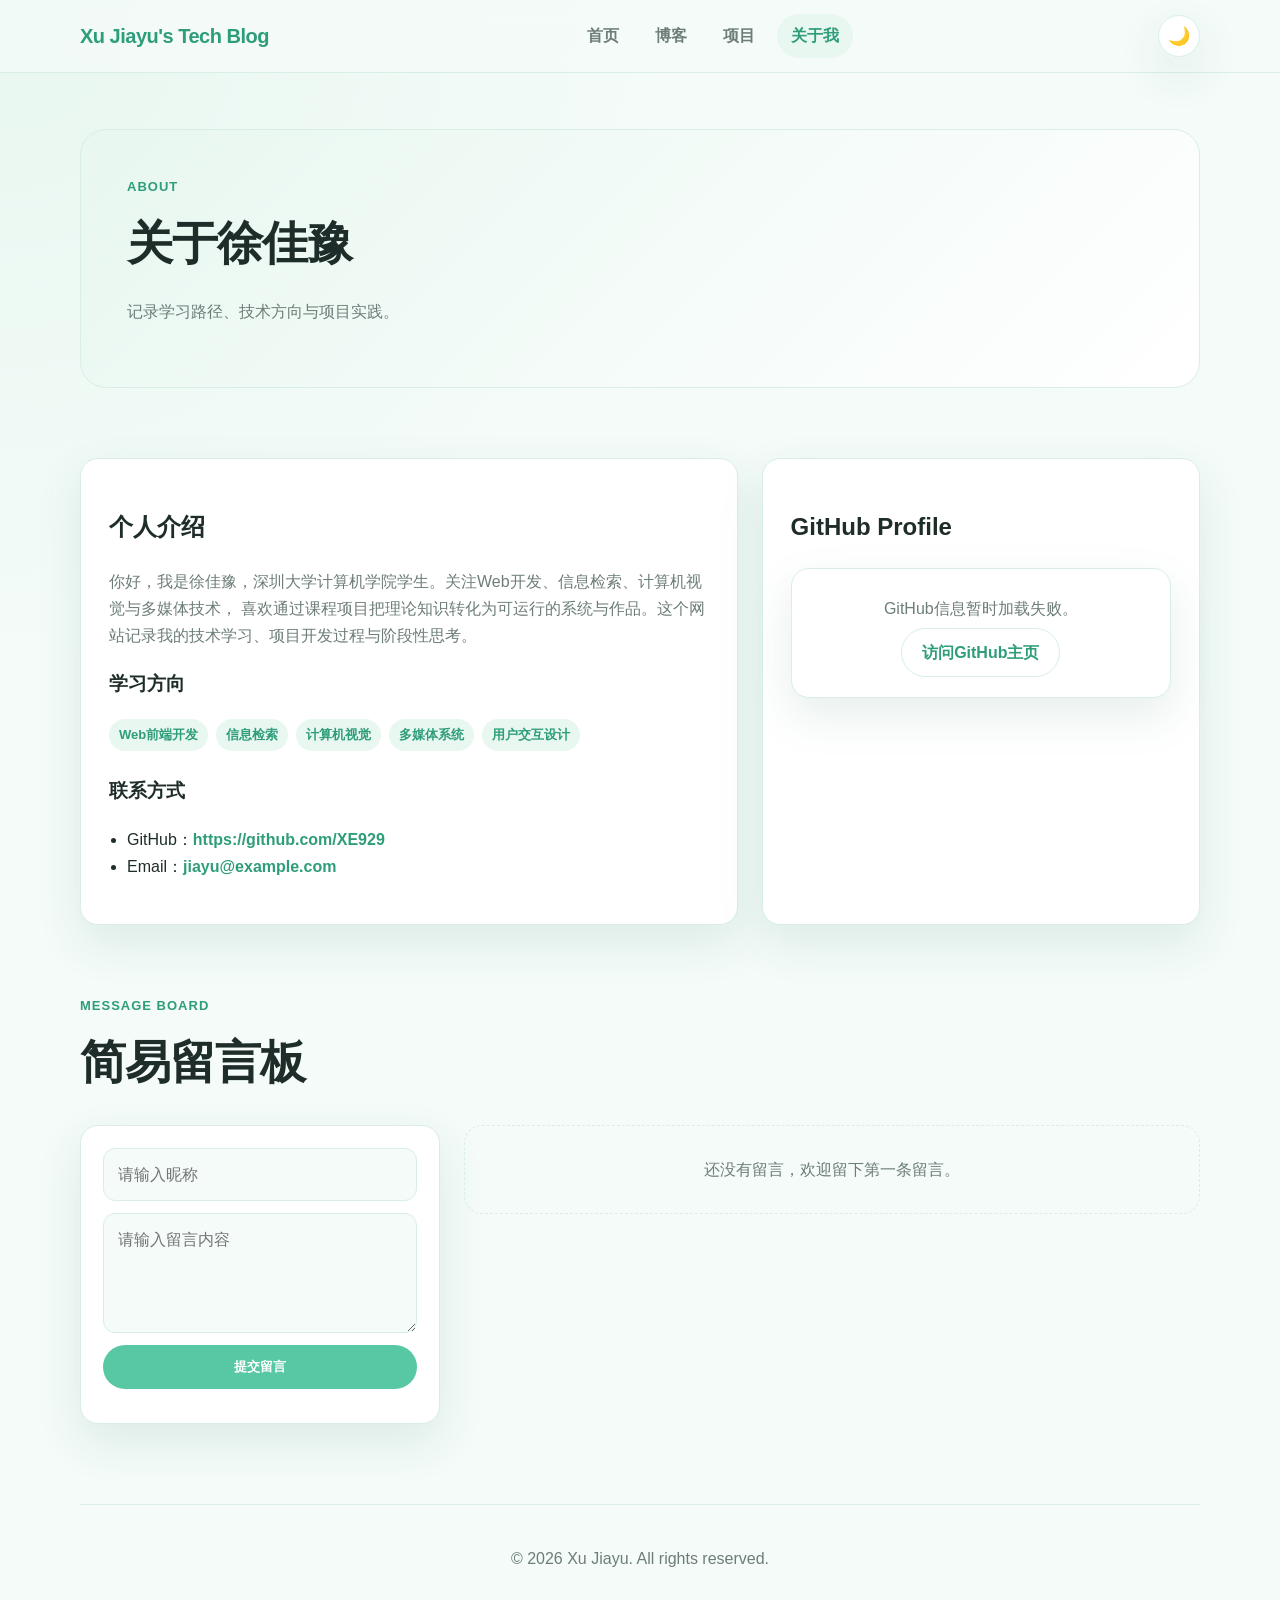
==== about.html @ 68878c24 "initial personal tech blog" ====
<!DOCTYPE html>
<html lang="zh-CN">
<head>
  <meta charset="UTF-8" />
  <meta name="viewport" content="width=device-width, initial-scale=1.0" />
  <title>关于我 - Xu Jiayu's Tech Blog</title>
  <link rel="stylesheet" href="css/style.css" />
</head>
<body>
  <header class="site-header">
    <nav class="navbar">
      <a href="index.html" class="logo">Xu Jiayu's Tech Blog</a>

      <ul class="nav-links">
        <li><a href="index.html" class="nav-link">首页</a></li>
        <li><a href="blog.html" class="nav-link">博客</a></li>
        <li><a href="projects.html" class="nav-link">项目</a></li>
        <li><a href="about.html" class="nav-link">关于我</a></li>
      </ul>

      <button id="themeToggle" class="theme-btn" type="button">🌙</button>
    </nav>
  </header>

  <main>
    <section class="page-hero">
      <p class="eyebrow">About</p>
      <h1>关于徐佳豫</h1>
      <p>记录学习路径、技术方向与项目实践。</p>
    </section>

    <section class="section about-grid">
      <div class="about-card">
        <h2>个人介绍</h2>
        <p>
          你好，我是徐佳豫，深圳大学计算机学院学生。关注Web开发、信息检索、计算机视觉与多媒体技术，
          喜欢通过课程项目把理论知识转化为可运行的系统与作品。这个网站记录我的技术学习、项目开发过程与阶段性思考。
        </p>

        <h3>学习方向</h3>
        <div class="tag-row large">
          <span>Web前端开发</span>
          <span>信息检索</span>
          <span>计算机视觉</span>
          <span>多媒体系统</span>
          <span>用户交互设计</span>
        </div>

        <h3>联系方式</h3>
        <ul class="contact-list">
          <li>GitHub：<a href="https://github.com/XE929" target="_blank">https://github.com/XE929</a></li>
          <li>Email：<a href="mailto:jiayu@example.com">jiayu@example.com</a></li>
        </ul>
      </div>

      <div class="about-card">
        <h2>GitHub Profile</h2>
        <div id="githubProfile" class="github-card">
          <p>正在加载GitHub信息...</p>
        </div>
      </div>
    </section>

    <section class="section">
      <div class="section-title">
        <p class="eyebrow">Message Board</p>
        <h2>简易留言板</h2>
      </div>

      <div class="message-board">
        <div class="message-form">
          <input id="nicknameInput" class="input" type="text" placeholder="请输入昵称" />
          <textarea id="messageInput" class="input textarea" placeholder="请输入留言内容"></textarea>
          <button id="submitMessage" class="btn primary-btn" type="button">提交留言</button>
          <p id="messageTip" class="form-tip"></p>
        </div>

        <div id="messageList" class="message-list"></div>
      </div>
    </section>
  </main>

  <footer class="footer">
    <p>© 2026 Xu Jiayu. All rights reserved.</p>
  </footer>

  <script src="js/data.js"></script>
  <script src="js/main.js"></script>
  <script src="js/message.js"></script>
</body>
</html>
---- css/style.css ----
:root {
  --bg-color: #f4fbf8;
  --bg-soft: #e8f7f0;
  --card-color: #ffffff;
  --text-color: #1f2d2a;
  --muted-color: #6d7d78;
  --primary-color: #58c7a3;
  --primary-dark: #2e9d7a;
  --accent-color: #9de8cf;
  --border-color: #d8eee6;
  --shadow: 0 18px 45px rgba(50, 125, 102, 0.12);
  --radius-lg: 26px;
  --radius-md: 18px;
  --radius-sm: 12px;
}

html.dark,
body.dark {
  --bg-color: #101816;
  --bg-soft: #17241f;
  --card-color: #182722;
  --text-color: #edf8f4;
  --muted-color: #adc2ba;
  --primary-color: #72e0bd;
  --primary-dark: #4fc49d;
  --accent-color: #244f42;
  --border-color: #28453b;
  --shadow: 0 18px 45px rgba(0, 0, 0, 0.35);
}

* {
  box-sizing: border-box;
}

html {
  scroll-behavior: smooth;
}

body {
  margin: 0;
  font-family: "Microsoft YaHei", "PingFang SC", Arial, sans-serif;
  background:
    radial-gradient(circle at top left, var(--bg-soft), transparent 32%),
    var(--bg-color);
  color: var(--text-color);
  line-height: 1.7;
  transition: background 0.3s ease, color 0.3s ease;
}

a {
  color: inherit;
  text-decoration: none;
}

img {
  max-width: 100%;
  display: block;
}

.site-header {
  position: sticky;
  top: 0;
  z-index: 20;
  background: rgba(244, 251, 248, 0.82);
  backdrop-filter: blur(16px);
  border-bottom: 1px solid var(--border-color);
}
html.dark .site-header,
body.dark .site-header {
  background: rgba(16, 24, 22, 0.82);
}

.navbar {
  width: min(1120px, calc(100% - 32px));
  margin: 0 auto;
  height: 72px;
  display: flex;
  align-items: center;
  justify-content: space-between;
}

.logo {
  font-weight: 800;
  font-size: 20px;
  letter-spacing: -0.5px;
  color: var(--primary-dark);
}

.nav-links {
  display: flex;
  gap: 8px;
  list-style: none;
  padding: 0;
  margin: 0;
}

.nav-link {
  display: inline-flex;
  padding: 8px 14px;
  border-radius: 999px;
  color: var(--muted-color);
  font-weight: 600;
  transition: 0.2s ease;
}

.nav-link:hover,
.nav-link.active {
  background: var(--bg-soft);
  color: var(--primary-dark);
}

.theme-btn {
  width: 42px;
  height: 42px;
  border: 1px solid var(--border-color);
  border-radius: 50%;
  background: var(--card-color);
  cursor: pointer;
  font-size: 18px;
  box-shadow: var(--shadow);
}

.hero {
  width: min(1120px, calc(100% - 32px));
  margin: 70px auto 40px;
  display: grid;
  grid-template-columns: 1.35fr 0.65fr;
  gap: 36px;
  align-items: center;
}

.hero-text h1 {
  margin: 10px 0 6px;
  font-size: clamp(40px, 6vw, 72px);
  line-height: 1.05;
  letter-spacing: -2px;
}

.typewriter {
  min-height: 42px;
  margin: 0 0 22px;
  color: var(--primary-dark);
  font-size: clamp(22px, 3vw, 34px);
}

.hero-desc {
  max-width: 720px;
  color: var(--muted-color);
  font-size: 17px;
}

.eyebrow {
  margin: 0;
  color: var(--primary-dark);
  font-weight: 800;
  letter-spacing: 1px;
  text-transform: uppercase;
  font-size: 13px;
}

.hero-actions {
  margin-top: 28px;
  display: flex;
  gap: 14px;
  flex-wrap: wrap;
}

.btn {
  display: inline-flex;
  align-items: center;
  justify-content: center;
  min-height: 44px;
  padding: 10px 20px;
  border-radius: 999px;
  border: 1px solid transparent;
  font-weight: 700;
  cursor: pointer;
  transition: 0.22s ease;
}

.primary-btn {
  background: var(--primary-color);
  color: #ffffff;
}

.primary-btn:hover {
  transform: translateY(-2px);
  background: var(--primary-dark);
  box-shadow: var(--shadow);
}

.secondary-btn {
  background: var(--card-color);
  color: var(--primary-dark);
  border-color: var(--border-color);
}

.secondary-btn:hover {
  transform: translateY(-2px);
  box-shadow: var(--shadow);
}

.hero-card {
  background: linear-gradient(180deg, var(--card-color), var(--bg-soft));
  border: 1px solid var(--border-color);
  border-radius: var(--radius-lg);
  padding: 28px;
  box-shadow: var(--shadow);
  text-align: center;
}

.avatar-wrap {
  width: 150px;
  height: 150px;
  margin: 0 auto 20px;
  border-radius: 50%;
  padding: 6px;
  background: linear-gradient(135deg, var(--primary-color), #ffffff);
  overflow: hidden;
}

.avatar-wrap img {
  width: 100%;
  height: 100%;
  object-fit: cover;
  border-radius: 50%;
}

.avatar-placeholder::after {
  content: "XJ";
  display: grid;
  place-items: center;
  width: 100%;
  height: 100%;
  border-radius: 50%;
  background: var(--primary-color);
  color: #ffffff;
  font-size: 42px;
  font-weight: 800;
}

.hero-card h3 {
  margin-bottom: 4px;
}

.hero-card p {
  margin-top: 0;
  color: var(--muted-color);
}

.tag-row {
  display: flex;
  flex-wrap: wrap;
  gap: 8px;
  justify-content: center;
}

.tag-row span,
.tag {
  padding: 5px 10px;
  border-radius: 999px;
  background: var(--bg-soft);
  color: var(--primary-dark);
  font-size: 13px;
  font-weight: 700;
}

.tag-row.large {
  justify-content: flex-start;
  margin-bottom: 24px;
}

.section {
  width: min(1120px, calc(100% - 32px));
  margin: 70px auto;
}

.section-title {
  margin-bottom: 24px;
}

.section-title h2,
.page-hero h1 {
  margin: 6px 0 0;
  font-size: clamp(30px, 4vw, 46px);
  letter-spacing: -1px;
}

.card-grid,
.project-grid {
  display: grid;
  grid-template-columns: repeat(auto-fit, minmax(260px, 1fr));
  gap: 22px;
}

.post-card,
.project-card,
.feature-card,
.about-card,
.panel,
.message-form,
.message-card,
.github-card {
  background: var(--card-color);
  border: 1px solid var(--border-color);
  border-radius: var(--radius-md);
  box-shadow: var(--shadow);
}

.post-card {
  padding: 22px;
  transition: 0.22s ease;
}

.post-card:hover,
.project-card:hover {
  transform: translateY(-6px);
}

.post-meta {
  color: var(--muted-color);
  font-size: 14px;
}

.post-card h3 {
  margin: 8px 0;
}

.post-card p {
  color: var(--muted-color);
}

.feature-section {
  display: grid;
  grid-template-columns: 1fr 1fr;
  gap: 22px;
}

.feature-card {
  padding: 28px;
}

.page-hero {
  width: min(1120px, calc(100% - 32px));
  margin: 56px auto 20px;
  padding: 46px;
  border-radius: var(--radius-lg);
  background: linear-gradient(135deg, var(--bg-soft), var(--card-color));
  border: 1px solid var(--border-color);
}

.page-hero p:last-child {
  color: var(--muted-color);
}

.blog-layout {
  display: grid;
  grid-template-columns: 300px 1fr;
  gap: 26px;
  align-items: start;
}

.blog-sidebar {
  position: sticky;
  top: 92px;
  display: grid;
  gap: 18px;
}

.panel {
  padding: 20px;
}

.panel h3 {
  margin-top: 0;
}

.input {
  width: 100%;
  padding: 12px 14px;
  border: 1px solid var(--border-color);
  border-radius: var(--radius-sm);
  background: var(--bg-color);
  color: var(--text-color);
  outline: none;
  font: inherit;
}

.input:focus {
  border-color: var(--primary-color);
}

.textarea {
  min-height: 120px;
  resize: vertical;
}

.filter-list {
  display: flex;
  flex-wrap: wrap;
  gap: 8px;
}

.filter-btn {
  border: 1px solid var(--border-color);
  background: var(--bg-soft);
  color: var(--primary-dark);
  border-radius: 999px;
  padding: 7px 12px;
  cursor: pointer;
  font-weight: 700;
}

.filter-btn.active {
  background: var(--primary-color);
  color: #ffffff;
}

.result-count {
  margin-bottom: 16px;
  color: var(--muted-color);
  font-weight: 700;
}

.post-list {
  display: grid;
  gap: 18px;
}

.article-container {
  width: min(820px, calc(100% - 32px));
  margin: 58px auto 80px;
  background: var(--card-color);
  border: 1px solid var(--border-color);
  border-radius: var(--radius-lg);
  padding: clamp(26px, 5vw, 52px);
  box-shadow: var(--shadow);
}

.article-container h1 {
  font-size: clamp(32px, 5vw, 52px);
  line-height: 1.15;
  letter-spacing: -1px;
  margin-bottom: 10px;
}

.article-meta {
  color: var(--muted-color);
  margin-bottom: 26px;
}

.article-content h2 {
  margin-top: 34px;
}

.article-content p {
  color: var(--muted-color);
}

.article-content ul {
  color: var(--muted-color);
}

.reading-progress {
  position: fixed;
  left: 0;
  top: 0;
  height: 4px;
  width: 0;
  background: var(--primary-color);
  z-index: 100;
}

.project-card {
  overflow: hidden;
  transition: 0.22s ease;
}

.project-cover {
  height: 170px;
  background: linear-gradient(135deg, var(--primary-color), var(--bg-soft));
  display: grid;
  place-items: center;
  color: #ffffff;
  font-size: 32px;
  font-weight: 800;
}

.project-cover img {
  width: 100%;
  height: 100%;
  object-fit: cover;
}

.project-body {
  padding: 22px;
}

.project-body p {
  color: var(--muted-color);
}

.about-grid {
  display: grid;
  grid-template-columns: 1.2fr 0.8fr;
  gap: 24px;
}

.about-card {
  padding: 28px;
}

.about-card p {
  color: var(--muted-color);
}

.contact-list {
  padding-left: 18px;
}

.contact-list a {
  color: var(--primary-dark);
  font-weight: 700;
}

.github-card {
  padding: 20px;
  text-align: center;
}

.github-card img {
  width: 96px;
  height: 96px;
  border-radius: 50%;
  margin: 0 auto 14px;
}

.github-card p {
  margin: 6px 0;
}

.message-board {
  display: grid;
  grid-template-columns: 360px 1fr;
  gap: 24px;
  align-items: start;
}

.message-form {
  padding: 22px;
  display: grid;
  gap: 12px;
}

.form-tip {
  margin: 0;
  color: var(--primary-dark);
  font-weight: 700;
}

.message-list {
  display: grid;
  gap: 14px;
}

.message-card {
  padding: 18px;
}

.message-card h4 {
  margin: 0 0 6px;
}

.message-card p {
  margin: 0;
  color: var(--muted-color);
}

.message-date {
  margin-top: 8px;
  color: var(--muted-color);
  font-size: 13px;
}

.not-found {
  min-height: 100vh;
  display: grid;
  place-items: center;
  padding: 32px;
}

.not-found-card {
  width: min(480px, 100%);
  padding: 46px;
  border-radius: var(--radius-lg);
  background: var(--card-color);
  box-shadow: var(--shadow);
  text-align: center;
}

.not-found-card h1 {
  font-size: 88px;
  margin: 0;
  color: var(--primary-dark);
}

.footer {
  width: min(1120px, calc(100% - 32px));
  margin: 80px auto 30px;
  padding-top: 24px;
  border-top: 1px solid var(--border-color);
  color: var(--muted-color);
  text-align: center;
}

.fade-in {
  animation: fadeIn 0.8s ease both;
}

@keyframes fadeIn {
  from {
    opacity: 0;
    transform: translateY(18px);
  }
  to {
    opacity: 1;
    transform: translateY(0);
  }
}

.no-result {
  padding: 30px;
  text-align: center;
  color: var(--muted-color);
  border: 1px dashed var(--border-color);
  border-radius: var(--radius-md);
}

@media (max-width: 860px) {
  .navbar {
    height: auto;
    padding: 16px 0;
    flex-wrap: wrap;
    gap: 12px;
  }

  .nav-links {
    order: 3;
    width: 100%;
    justify-content: center;
    flex-wrap: wrap;
  }

  .hero,
  .blog-layout,
  .about-grid,
  .message-board,
  .feature-section {
    grid-template-columns: 1fr;
  }

  .blog-sidebar {
    position: static;
  }

  .page-hero {
    padding: 32px;
  }
}
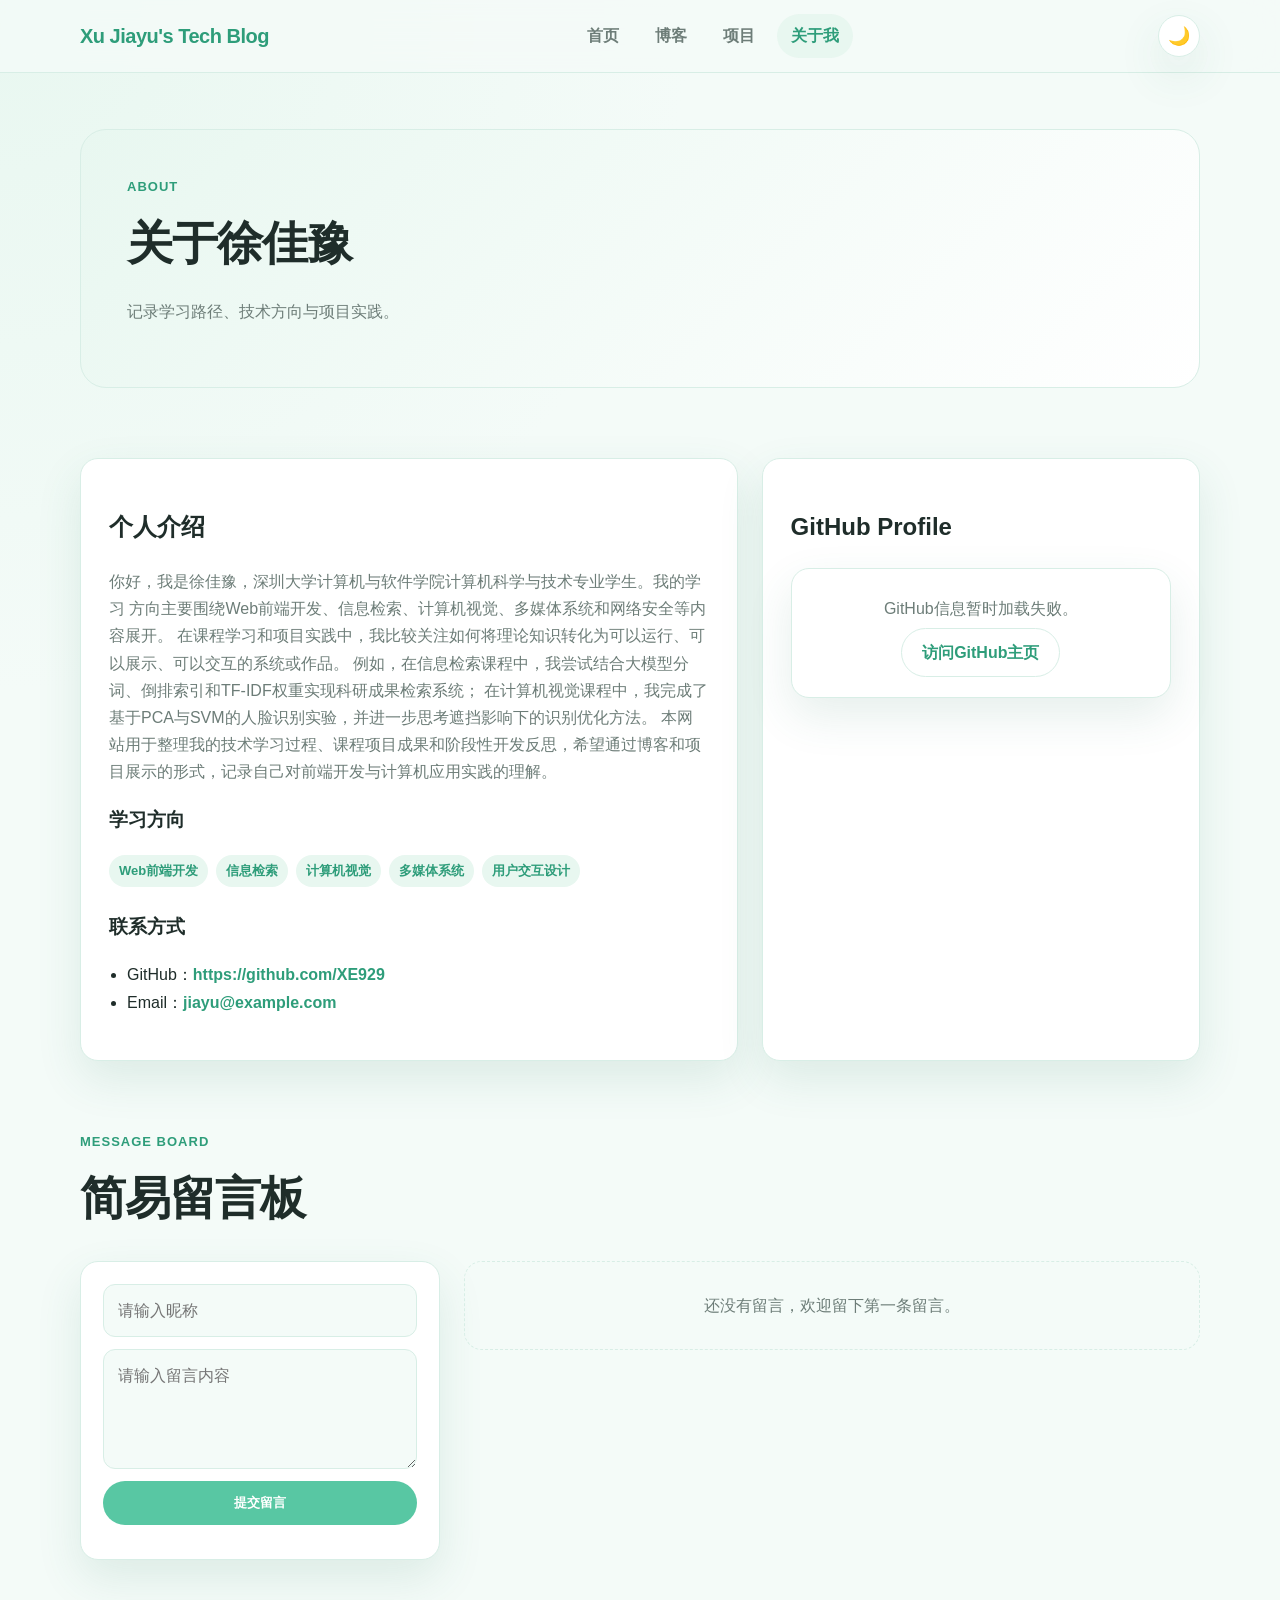
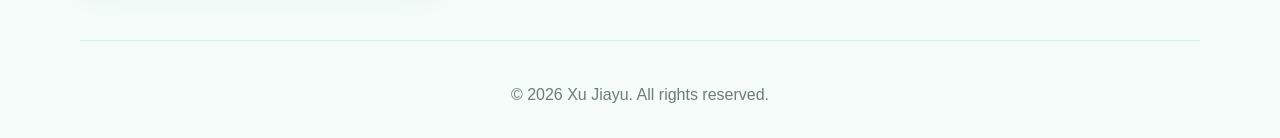
==== commit 65f8d0d1: "Add files via upload" ====
--- a/about.html
+++ b/about.html
@@ -33,8 +33,13 @@
       <div class="about-card">
         <h2>个人介绍</h2>
         <p>
-          你好，我是徐佳豫，深圳大学计算机学院学生。关注Web开发、信息检索、计算机视觉与多媒体技术，
-          喜欢通过课程项目把理论知识转化为可运行的系统与作品。这个网站记录我的技术学习、项目开发过程与阶段性思考。
+         你好，我是徐佳豫，深圳大学计算机与软件学院计算机科学与技术专业学生。我的学习
+         方向主要围绕Web前端开发、信息检索、计算机视觉、多媒体系统和网络安全等内容展开。
+         在课程学习和项目实践中，我比较关注如何将理论知识转化为可以运行、可以展示、可以交互的系统或作品。
+         例如，在信息检索课程中，我尝试结合大模型分词、倒排索引和TF-IDF权重实现科研成果检索系统；
+         在计算机视觉课程中，我完成了基于PCA与SVM的人脸识别实验，并进一步思考遮挡影响下的识别优化方法。
+         本网站用于整理我的技术学习过程、课程项目成果和阶段性开发反思，希望通过博客和项目展示的形式，记录自己对前端开发与计算机应用实践的理解。
+
         </p>
 
         <h3>学习方向</h3>
